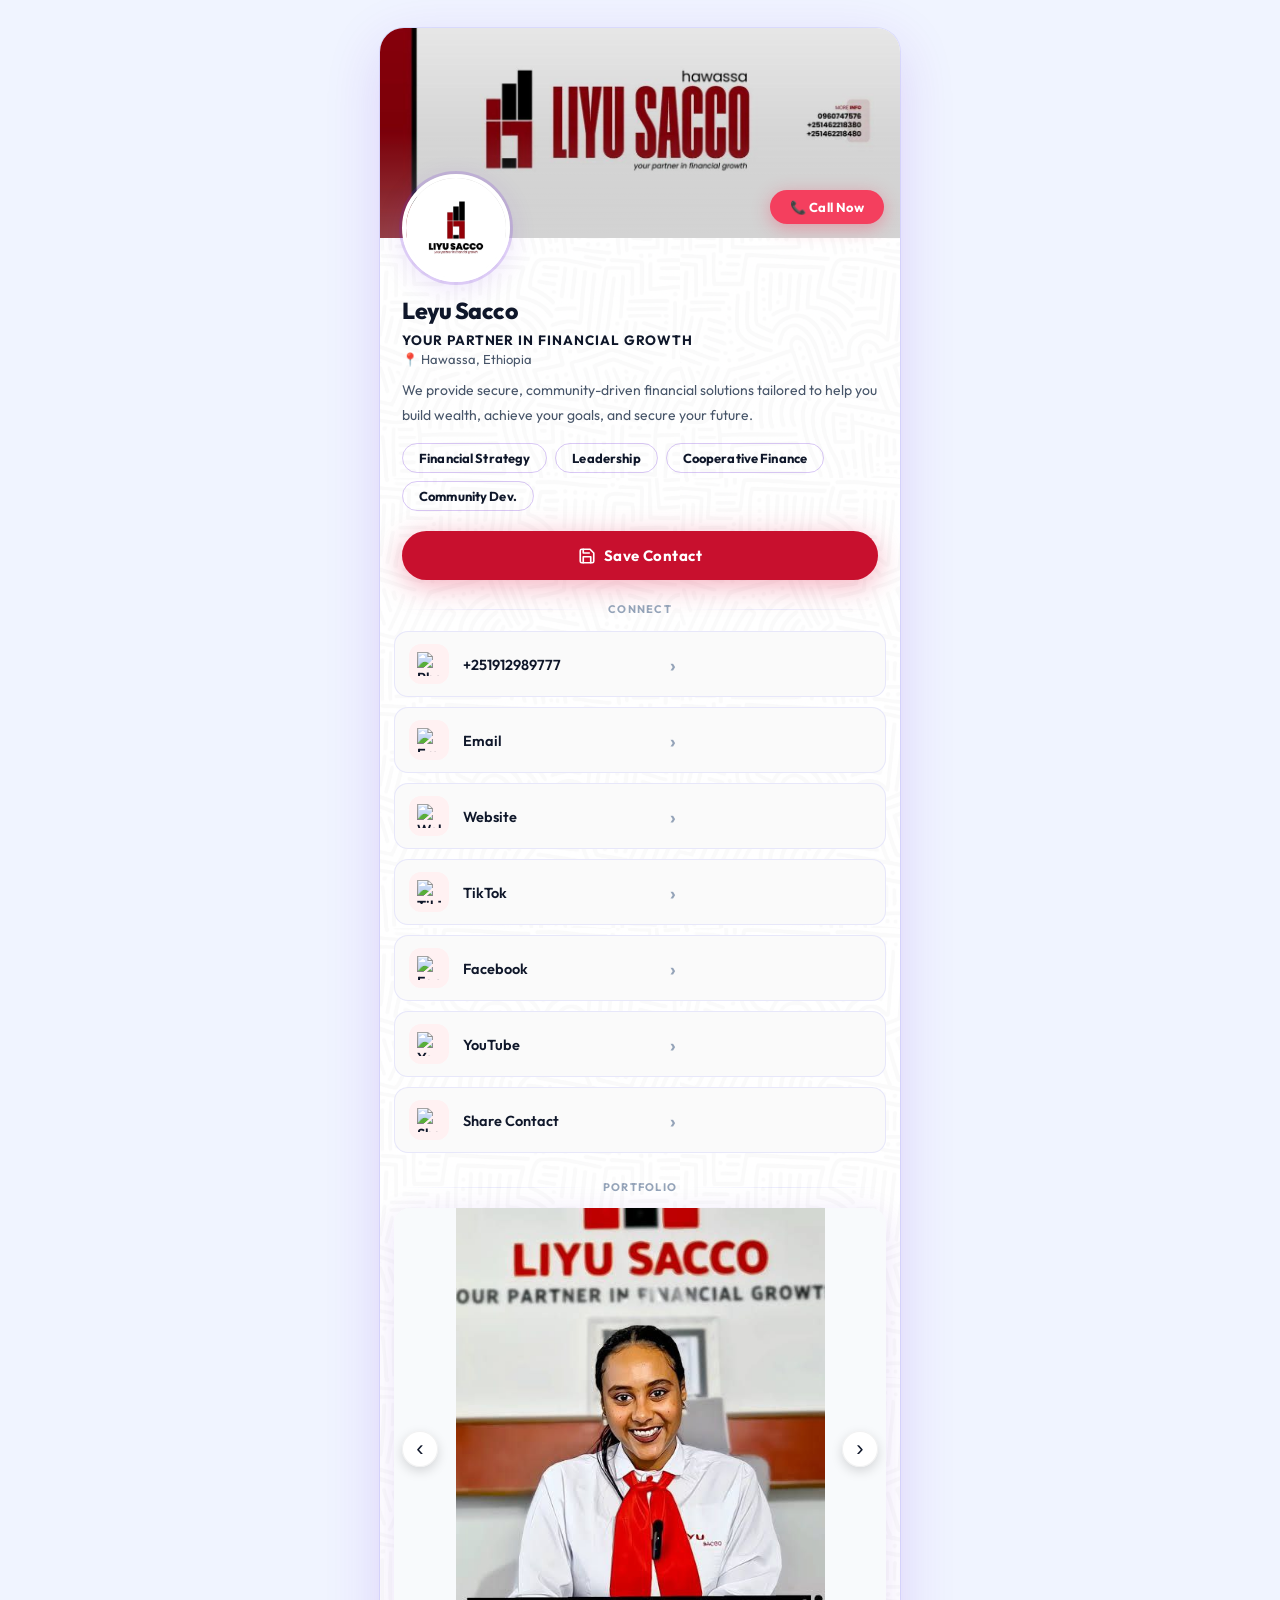
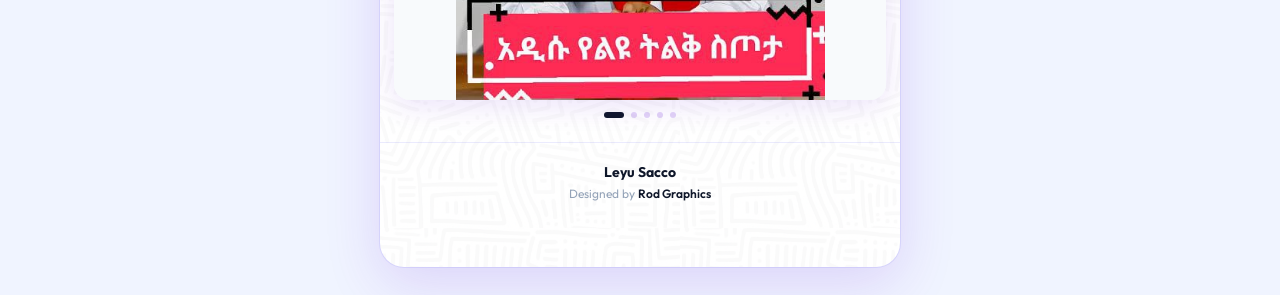
==== index.html @ aa46f716 "Initialize LeyuCards with portfolio navigation" ====
<!DOCTYPE html>
<html lang="en">

<head>
  <meta charset="UTF-8" />
  <meta name="viewport" content="width=device-width, initial-scale=1.0" />
  <meta name="description"
    content="Rod Ideas — Creative Graphic Designer & Motion Graphics artist based in Addis Ababa. Connect, collaborate, and order your NFC card today." />
  <title>Leyu Sacco</title>

  <!-- Preconnect for Google Fonts -->
  <link rel="preconnect" href="https://fonts.googleapis.com" />
  <link rel="preconnect" href="https://fonts.gstatic.com" crossorigin />

  <!-- Premium CSS -->
  <link rel="stylesheet" href="css/style.css" />

  <!-- Favicon -->
  <link rel="icon" href="favicon.ico" type="image/x-icon" />
</head>

<body>
  <!-- ── Main Card ── -->
  <div class="container">

    <!-- Cover + Profile Photo -->
    <div class="cover-photo" id="coverPhoto">
      <img src="images/cover.png" alt="Cover Photo" />
      <img src="images/profile.png" alt="Rod Ideas Profile Photo" class="profile-img" id="profilePhoto"
        data-img="images/profile.png" />
      <a href="tel:8480" class="call-now">📞 Call Now</a>
    </div>

    <!-- Identity -->
    <div class="role">Leyu Sacco</div>
    <div class="location job-description">Your Partner in Financial Growth</div>
    <div class="location">📍 Hawassa, Ethiopia</div>
    <div class="bio">We provide secure, community-driven financial solutions tailored to help you build wealth, achieve
      your goals, and secure your future.</div>



    <!-- Skill Tags -->
    <div class="skill-tags animate-on-scroll">
      <span class="skill-tag">Financial Strategy</span>
      <span class="skill-tag">Leadership</span>
      <span class="skill-tag">Cooperative Finance</span>
      <span class="skill-tag">Community Dev.</span>
    </div>

    <!-- Save Contact -->
    <a href="tel:+251462218380" class="save-contact-btn" id="saveContactBtn">
      <svg width="18" height="18" viewBox="0 0 24 24" fill="none" stroke="currentColor" stroke-width="2.2"
        stroke-linecap="round" stroke-linejoin="round">
        <path d="M19 21H5a2 2 0 0 1-2-2V5a2 2 0 0 1 2-2h11l5 5v11a2 2 0 0 1-2 2z" />
        <polyline points="17,21 17,13 7,13 7,21" />
        <polyline points="7,3 7,8 15,8" />
      </svg>
      Save Contact
    </a>

    <!-- ── Contact & Social Links ── -->
    <div class="section-divider animate-on-scroll">
      <div class="divider-line"></div>
      <div class="divider-label">Connect</div>
      <div class="divider-line"></div>
    </div>

    <div class="link-row animate-on-scroll">
      <a href="tel:+251912989777" id="link-phone">
        <div class="link-icon-wrap"><img src="https://img.icons8.com/ios-filled/50/26e07f/phone.png" alt="Phone" />
        </div>
        <span>+251912989777</span>
        <span class="link-chevron">›</span>
      </a>
    </div>

    <div class="link-row animate-on-scroll">
      <a href="mailto:liyusacco@gmail.com" id="link-email">
        <div class="link-icon-wrap"><img src="https://img.icons8.com/material-rounded/48/FFFFFF/new-post.png"
            alt="Email" /></div>
        <span>Email</span>
        <span class="link-chevron">›</span>
      </a>
    </div>

    <div class="link-row animate-on-scroll">
      <a href="https://liyusacco.com/" target="_blank" id="link-website">
        <div class="link-icon-wrap"><img src="https://img.icons8.com/color/48/internet--v1.png" alt="Website" /></div>
        <span>Website</span>
        <span class="link-chevron">›</span>
      </a>
    </div>

    <div class="link-row animate-on-scroll">
      <a href="https://www.tiktok.com/@liyu.saccosltd" target="_blank" id="link-tiktok">
        <div class="link-icon-wrap"><img src="https://img.icons8.com/fluency/48/tiktok.png" alt="TikTok" /></div>
        <span>TikTok</span>
        <span class="link-chevron">›</span>
      </a>
    </div>

    <div class="link-row animate-on-scroll">
      <a href="https://www.facebook.com/profile.php?id=100063800807650" target="_blank" id="link-facebook">
        <div class="link-icon-wrap"><img src="https://img.icons8.com/color/48/facebook-new.png" alt="Facebook" /></div>
        <span>Facebook</span>
        <span class="link-chevron">›</span>
      </a>
    </div>

    <div class="link-row animate-on-scroll">
      <a href="https://www.youtube.com/@LiyuSacco" target="_blank" id="link-youtube">
        <div class="link-icon-wrap"><img src="https://img.icons8.com/color/48/youtube-play.png" alt="YouTube" /></div>
        <span>YouTube</span>
        <span class="link-chevron">›</span>
      </a>
    </div>

    <!-- Share Contact -->
    <div class="link-row animate-on-scroll">
      <button class="share-btn" id="shareBtn" data-name="Leyu Sacco" data-phone="+251912989777"
        data-website="https://rodcards.com.et">
        <div class="link-icon-wrap">
          <img src="https://img.icons8.com/material-rounded/48/FFFFFF/share.png" alt="Share" />
        </div>
        <span>Share Contact</span>
        <span class="link-chevron">›</span>
      </button>
    </div>

    <!-- ── Portfolio Carousel ── -->
    <div class="section-divider animate-on-scroll">
      <div class="divider-line"></div>
      <div class="divider-label">Portfolio</div>
      <div class="divider-line"></div>
    </div>

    <div class="portfolio-section animate-on-scroll">
      <h3>Portfolio</h3>
      <div class="carousel-container">
        <button class="carousel-nav prev" id="carouselPrev" aria-label="Previous Slide">‹</button>
        <button class="carousel-nav next" id="carouselNext" aria-label="Next Slide">›</button>
        <div class="carousel" id="clickableCarousel">
          <div class="carousel-track" id="carouselTrack">
            <img src="images/portfolio1.png" alt="Portfolio 1" />
            <img src="images/portfolio2.png" alt="Portfolio 2" />
            <img src="images/portfolio3.png" alt="Portfolio 3" />
            <img src="images/portfolio4.png" alt="Portfolio 4" />
            <img src="images/portfolio5.png" alt="Portfolio 5" />
          </div>
        </div>
        <div class="carousel-dots" id="carouselDots"></div>
      </div>
    </div>

    <!-- ── Branding Footer ── -->
    <div class="branding animate-on-scroll">
      <div class="brand-name">Leyu Sacco</div>
      <div class="brand-desc">
        Designed by <a href="https://rodcards.com.et/" target="_blank">Rod Graphics</a>
      </div>
    </div>

    <!-- Modals -->
    <div class="modal" id="coverModal">
      <span class="close-btn" id="closeCover">×</span>
      <img class="modal-content" id="coverModalImg" alt="Cover" />
    </div>

    <div class="modal" id="profileModal">
      <span class="close-btn" id="closeProfile">×</span>
      <img class="modal-content" id="profileModalImg" alt="Profile" />
    </div>

    <div class="modal" id="portfolioModal">
      <span class="close-btn" id="closePortfolio">×</span>
      <img class="modal-content" id="portfolioModalImg" alt="Portfolio" />
    </div>

  </div><!-- /.container -->

  <!-- Toast -->
  <div class="toast" id="toast"></div>

  <!-- JS -->
  <script src="js/script.js"></script>
</body>

</html>
---- css/style.css ----
/* ===================================================
   RodCards — Bright Premium Design System (Red Accent)
   =================================================== */

@import url('https://fonts.googleapis.com/css2?family=Outfit:wght@300;400;500;600;700;800&family=Inter:wght@300;400;500;600&display=swap');

/* ─── CSS Custom Properties ─────────────────────── */
:root {
  --bg-page: #f0f4ff;
  --bg-card: #ffffff;
  --bg-card-hover: #f8f7ff;
  --accent-1: #0f172a;
  /* Deep black for text and accents */
  --accent-2: #8b5cf6;
  /* Vibrant violet */
  --accent-3: #c4b5fd;
  /* Soft violet */
  --gradient-hero: linear-gradient(135deg, #6d28d9 0%, #0ea5e9 100%);
  --gradient-btn: linear-gradient(135deg, #7c3aed, #4f46e5);
  --gradient-call: linear-gradient(135deg, #0ea5e9, #6d28d9);
  --text-primary: #0f172a;
  --text-secondary: #475569;
  --text-muted: #94a3b8;
  --border: rgba(99, 102, 241, 0.13);
  --shadow-sm: 0 2px 12px rgba(109, 40, 217, 0.07);
  --shadow-md: 0 6px 28px rgba(109, 40, 217, 0.13);
  --shadow-lg: 0 16px 56px rgba(109, 40, 217, 0.16);
  --radius-card: 24px;
  --radius-pill: 999px;
  --transition: 0.26s cubic-bezier(0.4, 0, 0.2, 1);
}

/* ─── Reset & Base ───────────────────────────────── */
*,
*::before,
*::after {
  box-sizing: border-box;
  margin: 0;
  padding: 0;
}

html {
  scroll-behavior: smooth;
}

body {
  font-family: 'Outfit', 'Inter', sans-serif;
  background-color: var(--bg-page);
  color: var(--text-primary);
  min-height: 100vh;
  -webkit-font-smoothing: antialiased;
  overflow-x: hidden;
}

/* ─── Promotion Banner ──────────────────────────── */
.promotion-banner {
  position: relative;
  z-index: 10;
  width: 100%;
  background: var(--gradient-hero);
  color: #fff;
  padding: 11px 20px;
  font-size: 13.5px;
  font-weight: 500;
  text-align: center;
  letter-spacing: 0.01em;
  animation: bannerSlideDown 0.5s ease both;
}

@keyframes bannerSlideDown {
  from {
    transform: translateY(-100%);
    opacity: 0;
  }

  to {
    transform: translateY(0);
    opacity: 1;
  }
}

.promotion-banner a {
  color: #fff;
  font-weight: 700;
  text-decoration: underline;
  text-underline-offset: 3px;
  transition: opacity var(--transition);
}

.promotion-banner a:hover {
  opacity: 0.80;
}

/* ─── Main Container ────────────────────────────── */
.container {
  position: relative;
  z-index: 1;
  width: 100%;
  max-width: 100%;
  background-color: var(--bg-card);
  background-image: url('../images/background.png');
  background-repeat: repeat;
  background-size: 300px;
  padding-bottom: 40px;
}

@media (min-width: 600px) {
  .container {
    max-width: 520px;
    margin: 28px auto;
    border-radius: var(--radius-card);
    box-shadow: var(--shadow-lg), 0 0 0 1px var(--border);
    overflow: hidden;
  }
}

/* ─── Cover Photo ───────────────────────────────── */
.cover-photo {
  position: relative;
  width: 100%;
  height: 210px;
  overflow: visible;
  cursor: pointer;
  flex-shrink: 0;
}

.cover-photo img:first-child {
  width: 100%;
  height: 100%;
  object-fit: cover;
  display: block;
}

/* Subtle bottom gradient */
.cover-photo::after {
  content: '';
  position: absolute;
  inset: 0;
  background: linear-gradient(to bottom, transparent 50%, rgba(255, 255, 255, 0.25) 100%);
  pointer-events: none;
}

/* ─── Profile Photo ─────────────────────────────── */
.profile-img {
  width: 108px;
  height: 108px;
  border-radius: 50%;
  object-fit: cover;
  position: absolute;
  bottom: -44px;
  left: 22px;
  cursor: pointer;
  z-index: 5;
  border: 4px solid #fff;
  box-shadow: var(--shadow-md), 0 0 0 3px rgba(109, 40, 217, 0.18);
  transition: transform var(--transition), box-shadow var(--transition);
  animation: profilePulse 3.5s ease-in-out infinite;
}

@keyframes profilePulse {

  0%,
  100% {
    box-shadow: var(--shadow-md), 0 0 0 3px rgba(109, 40, 217, 0.20);
  }

  50% {
    box-shadow: var(--shadow-md), 0 0 0 6px rgba(14, 165, 233, 0.18);
  }
}

.profile-img:hover {
  transform: scale(1.06);
  box-shadow: var(--shadow-lg), 0 0 0 4px rgba(109, 40, 217, 0.32);
}

/* ─── Call Now Button ───────────────────────────── */
.call-now {
  position: absolute;
  bottom: 14px;
  right: 16px;
  z-index: 10;
  background-color: #f43f5e;
  color: #fff;
  padding: 9px 20px;
  border-radius: var(--radius-pill);
  font-weight: 700;
  font-size: 13px;
  text-decoration: none;
  letter-spacing: 0.03em;
  box-shadow: 0 4px 18px rgba(244, 63, 94, 0.40);
  transition: transform var(--transition), box-shadow var(--transition);
}

.call-now:hover {
  transform: translateY(-2px) scale(1.03);
  box-shadow: 0 8px 28px rgba(244, 63, 94, 0.55);
}

/* ─── Identity ───────────────────────────────────── */
.role {
  margin-top: 58px;
  padding: 0 22px;
  font-size: 23px;
  font-weight: 800;
  color: var(--text-primary);
  letter-spacing: -0.02em;
  animation: fadeInUp 0.45s 0.08s ease both;
}

.location.job-description {
  padding: 4px 22px 0;
  font-size: 13.5px;
  font-weight: 700;
  color: var(--accent-1);
  font-style: normal;
  text-transform: uppercase;
  letter-spacing: 0.07em;
  animation: fadeInUp 0.45s 0.14s ease both;
}

.location {
  padding: 0 22px;
  font-size: 13px;
  font-style: normal;
  color: var(--text-secondary);
  margin-top: 2px;
  animation: fadeInUp 0.45s 0.18s ease both;
}

.bio {
  margin: 11px 22px 0;
  font-size: 14px;
  color: var(--text-secondary);
  line-height: 1.75;
  animation: fadeInUp 0.45s 0.22s ease both;
}

@keyframes fadeInUp {
  from {
    opacity: 0;
    transform: translateY(14px);
  }

  to {
    opacity: 1;
    transform: translateY(0);
  }
}

/* ─── Skill Tags ────────────────────────────────── */
.skill-tags {
  display: flex;
  flex-wrap: wrap;
  gap: 8px;
  padding: 16px 22px 0;
  animation: fadeInUp 0.45s 0.26s ease both;
}

.skill-tag {
  padding: 6px 16px;
  background: transparent;
  border: 1px solid rgba(109, 40, 217, 0.25);
  border-radius: var(--radius-pill);
  font-size: 13px;
  font-weight: 700;
  color: var(--accent-1);
  letter-spacing: 0.01em;
  transition: background var(--transition), transform var(--transition);
}

.skill-tag:hover {
  background: #f5f3ff;
  border-color: rgba(109, 40, 217, 0.40);
  transform: translateY(-1px);
}

/* ─── Save Contact Button ───────────────────────── */
.save-contact-btn {
  display: flex;
  align-items: center;
  justify-content: center;
  gap: 8px;
  margin: 20px 22px 0;
  padding: 15px 28px;
  background-color: #c8102e;
  color: #fff;
  font-family: 'Outfit', sans-serif;
  font-size: 15px;
  font-weight: 700;
  border-radius: var(--radius-pill);
  text-decoration: none;
  letter-spacing: 0.03em;
  box-shadow: 0 6px 28px rgba(225, 29, 72, 0.35);
  transition: transform var(--transition), box-shadow var(--transition);
  animation: fadeInUp 0.45s 0.30s ease both;
  position: relative;
  overflow: hidden;
}

.save-contact-btn::before {
  content: '';
  position: absolute;
  top: -50%;
  left: -60%;
  width: 50%;
  height: 200%;
  background: rgba(255, 255, 255, 0.18);
  transform: skewX(-20deg);
  transition: left 0.5s ease;
}

.save-contact-btn:hover {
  transform: translateY(-2px);
  box-shadow: 0 12px 36px rgba(225, 29, 72, 0.50);
}

.save-contact-btn:hover::before {
  left: 160%;
}

/* ─── Section Divider ───────────────────────────── */
.section-divider {
  display: flex;
  align-items: center;
  gap: 12px;
  padding: 22px 22px 10px;
}

.section-divider .divider-line {
  flex: 1;
  height: 1px;
  background: linear-gradient(to right, transparent, var(--border), transparent);
}

.section-divider .divider-label {
  font-size: 11px;
  font-weight: 700;
  color: var(--text-muted);
  text-transform: uppercase;
  letter-spacing: 0.12em;
}

/* ─── Link Rows ─────────────────────────────────── */
.link-row {
  padding: 5px 14px;
}

.link-row a,
.link-row .share-btn {
  display: flex;
  align-items: center;
  padding: 12px 14px;
  background: #fafafa;
  border: 1px solid var(--border);
  border-radius: 14px;
  text-decoration: none;
  color: var(--text-primary);
  font-weight: 600;
  font-size: 14.5px;
  font-family: 'Outfit', sans-serif;
  cursor: pointer;
  width: 100%;
  transition: background var(--transition), border-color var(--transition),
    transform var(--transition), box-shadow var(--transition);
  position: relative;
  overflow: hidden;
}

.link-row a:hover,
.link-row .share-btn:hover {
  background: var(--bg-card-hover);
  border-color: rgba(109, 40, 217, 0.28);
  transform: translateX(4px);
  box-shadow: var(--shadow-sm);
}

/* Icon wrapper */
.link-icon-wrap {
  width: 40px;
  height: 40px;
  border-radius: 12px;
  background: #fff1f2;
  display: flex;
  align-items: center;
  justify-content: center;
  flex-shrink: 0;
  margin-right: 14px;
  transition: background var(--transition);
}

.link-row a:hover .link-icon-wrap,
.link-row .share-btn:hover .link-icon-wrap {
  background: #ede9fe;
}

.link-row img {
  width: 24px;
  height: 24px;
  object-fit: contain;
}

.link-row span {
  flex: 1;
  text-align: left;
}

/* Chevron */
.link-chevron {
  color: var(--text-muted);
  font-size: 20px;
  transition: transform var(--transition), color var(--transition);
  margin-left: 6px;
}

.link-row a:hover .link-chevron,
.link-row .share-btn:hover .link-chevron {
  transform: translateX(3px);
  color: var(--accent-1);
}

/* ─── Banking Section ───────────────────────────── */
.banking-section {
  margin: 4px 14px;
  background: #fafafa;
  border: 1px solid var(--border);
  border-radius: 14px;
  overflow: hidden;
}

#bankingBtn {
  display: flex;
  align-items: center;
  justify-content: space-between;
  width: 100%;
  padding: 14px 16px;
  background: none;
  border: none;
  color: var(--text-primary);
  font-family: 'Outfit', sans-serif;
  font-size: 14.5px;
  font-weight: 600;
  cursor: pointer;
  transition: background var(--transition);
}

#bankingBtn:hover {
  background: #f3f0ff;
}

.banking-icon {
  display: flex;
  align-items: center;
  gap: 12px;
}

.bank-chevron {
  font-size: 20px;
  color: var(--text-muted);
  transition: transform var(--transition);
}

.bank-chevron.open {
  transform: rotate(180deg);
}

.bank-details {
  display: none;
  padding: 4px 16px 16px;
  border-top: 1px solid var(--border);
  animation: slideDown 0.28s ease;
}

@keyframes slideDown {
  from {
    opacity: 0;
    transform: translateY(-8px);
  }

  to {
    opacity: 1;
    transform: translateY(0);
  }
}

.bank-details.show {
  display: block;
}

.bank-detail-row {
  display: flex;
  justify-content: space-between;
  align-items: center;
  padding: 10px 0;
  border-bottom: 1px solid rgba(99, 102, 241, 0.06);
}

.bank-detail-row:last-child {
  border-bottom: none;
}

.bank-detail-label {
  color: var(--text-muted);
  font-size: 11px;
  font-weight: 600;
  text-transform: uppercase;
  letter-spacing: 0.07em;
}

.bank-detail-value {
  color: var(--text-primary);
  font-weight: 700;
  font-size: 14px;
}

.copy-btn {
  background: #f3f0ff;
  border: 1px solid rgba(109, 40, 217, 0.20);
  border-radius: 8px;
  color: var(--accent-1);
  font-size: 11px;
  font-weight: 700;
  padding: 4px 10px;
  cursor: pointer;
  font-family: 'Outfit', sans-serif;
  letter-spacing: 0.04em;
  transition: background var(--transition);
  margin-left: 10px;
  flex-shrink: 0;
}

.copy-btn:hover {
  background: #ede9fe;
}

/* ─── Portfolio / Carousel ──────────────────────── */
.portfolio-section {
  padding: 0 14px;
  margin-top: 4px;
}

.portfolio-section h3 {
  display: none;
}

.carousel-container {
  position: relative;
  width: 100%;
}

.carousel {
  width: 100%;
  border-radius: 16px;
  overflow: hidden;
  position: relative;
  aspect-ratio: 1 / 1;
  background: #f8fafc;
  cursor: pointer;
  box-shadow: var(--shadow-md);
}

.carousel-track {
  display: flex;
  position: absolute;
  top: 0;
  left: 0;
  width: 1000%;
  height: 100%;
  transition: transform 0.55s cubic-bezier(0.4, 0, 0.2, 1);
}

.carousel-track img {
  width: 10%;
  height: 100%;
  object-fit: cover;
  flex-shrink: 0;
  background: #f8fafc;
}

@media (min-width: 600px) {
  .carousel-track img {
    object-fit: contain;
  }
}

/* Dots */
.carousel-dots {
  display: flex;
  justify-content: center;
  gap: 7px;
  margin-top: 12px;
}

.carousel-dot {
  width: 6px;
  height: 6px;
  border-radius: 50%;
  background: rgba(109, 40, 217, 0.20);
  border: none;
  padding: 0;
  cursor: pointer;
  transition: background 0.3s, width 0.3s;
}

.carousel-dot.active {
  width: 20px;
  border-radius: 3px;
  background: var(--accent-1);
}

/* Carousel Nav Arrows */
.carousel-nav {
  position: absolute;
  top: calc(50% - 14px);
  transform: translateY(-50%);
  width: 36px;
  height: 36px;
  background: rgba(255, 255, 255, 0.9);
  color: var(--accent-1);
  border: 1px solid rgba(0,0,0,0.05);
  border-radius: 50%;
  box-shadow: 0 4px 12px rgba(0,0,0,0.15);
  z-index: 10;
  cursor: pointer;
  display: flex;
  align-items: center;
  justify-content: center;
  font-size: 22px;
  line-height: 1;
  transition: background var(--transition), transform var(--transition);
}

.carousel-nav:hover {
  background: #fff;
  transform: translateY(-50%) scale(1.1);
}

.carousel-nav.prev {
  left: 8px;
}

.carousel-nav.next {
  right: 8px;
}

/* Hover overlay */
.carousel::after {
  content: 'View Portfolio ↗';
  position: absolute;
  bottom: 0;
  left: 0;
  right: 0;
  padding: 22px;
  background: linear-gradient(to top, rgba(109, 40, 217, 0.65) 0%, transparent 100%);
  color: #fff;
  font-size: 13px;
  font-weight: 700;
  text-align: center;
  letter-spacing: 0.04em;
  opacity: 0;
  transition: opacity var(--transition);
}

.carousel:hover::after {
  opacity: 1;
}

/* ─── Branding Footer ───────────────────────────── */
.branding {
  margin: 24px 0 4px;
  text-align: center;
  padding: 20px 22px 22px;
  border-top: 1px solid var(--border);
}

.logo {
  width: 60px;
  height: auto;
  margin-bottom: 8px;
  transition: transform var(--transition);
}

.logo:hover {
  transform: scale(1.08);
}

.brand-name {
  font-size: 14px;
  font-weight: 700;
  color: var(--text-primary);
}

.brand-desc {
  margin-top: 5px;
  font-size: 12px;
  color: var(--text-muted);
}

.brand-desc a {
  color: var(--accent-1);
  text-decoration: none;
  font-weight: 600;
  transition: color var(--transition);
}

.brand-desc a:hover {
  color: #4f46e5;
}

.branding a {
  text-decoration: none;
}

/* ─── Modals — fixed to VIEWPORT ───────────────── */
.modal {
  display: none;
  position: fixed;
  top: 0;
  left: 0;
  width: 100vw;
  height: 100vh;
  z-index: 9999;
  background: rgba(15, 23, 42, 0.75);
  backdrop-filter: blur(10px);
  -webkit-backdrop-filter: blur(10px);
  align-items: center;
  justify-content: center;
}

.modal[style*="flex"] {
  display: flex !important;
}

.modal-content {
  max-width: min(88vw, 520px);
  max-height: 82vh;
  width: auto;
  height: auto;
  object-fit: contain;
  border-radius: 18px;
  box-shadow: 0 24px 80px rgba(0, 0, 0, 0.45);
  animation: modalScaleIn 0.32s cubic-bezier(0.34, 1.56, 0.64, 1) both;
}

@keyframes modalScaleIn {
  from {
    transform: scale(0.82);
    opacity: 0;
  }

  to {
    transform: scale(1);
    opacity: 1;
  }
}

.close-btn {
  position: fixed;
  top: 18px;
  right: 18px;
  width: 38px;
  height: 38px;
  border-radius: 50%;
  background: rgba(255, 255, 255, 0.20);
  backdrop-filter: blur(6px);
  color: #fff;
  font-size: 22px;
  font-weight: 700;
  cursor: pointer;
  display: flex;
  align-items: center;
  justify-content: center;
  line-height: 1;
  z-index: 10000;
  transition: background var(--transition);
}

.close-btn:hover {
  background: rgba(255, 255, 255, 0.35);
}

/* ─── Scroll Animations ─────────────────────────── */
.animate-on-scroll {
  opacity: 0;
  transform: translateY(16px);
  transition: opacity 0.48s ease, transform 0.48s ease;
}

.animate-on-scroll.visible {
  opacity: 1;
  transform: translateY(0);
}

/* ─── Ripple ─────────────────────────────────────── */
.ripple {
  position: absolute;
  border-radius: 50%;
  width: 100px;
  height: 100px;
  background: rgba(109, 40, 217, 0.12);
  transform: scale(0);
  animation: rippleAnim 0.55s linear;
  pointer-events: none;
}

@keyframes rippleAnim {
  to {
    transform: scale(4);
    opacity: 0;
  }
}

/* ─── Toast ──────────────────────────────────────── */
.toast {
  position: fixed;
  bottom: 28px;
  left: 50%;
  transform: translateX(-50%) translateY(80px);
  background: #0f172a;
  color: #f8fafc;
  font-family: 'Outfit', sans-serif;
  font-size: 13px;
  font-weight: 500;
  padding: 10px 22px;
  border-radius: var(--radius-pill);
  z-index: 99999;
  transition: transform 0.4s cubic-bezier(0.34, 1.56, 0.64, 1), opacity 0.3s ease;
  opacity: 0;
  pointer-events: none;
  box-shadow: 0 8px 32px rgba(0, 0, 0, 0.18);
}

.toast.visible {
  transform: translateX(-50%) translateY(0);
  opacity: 1;
}
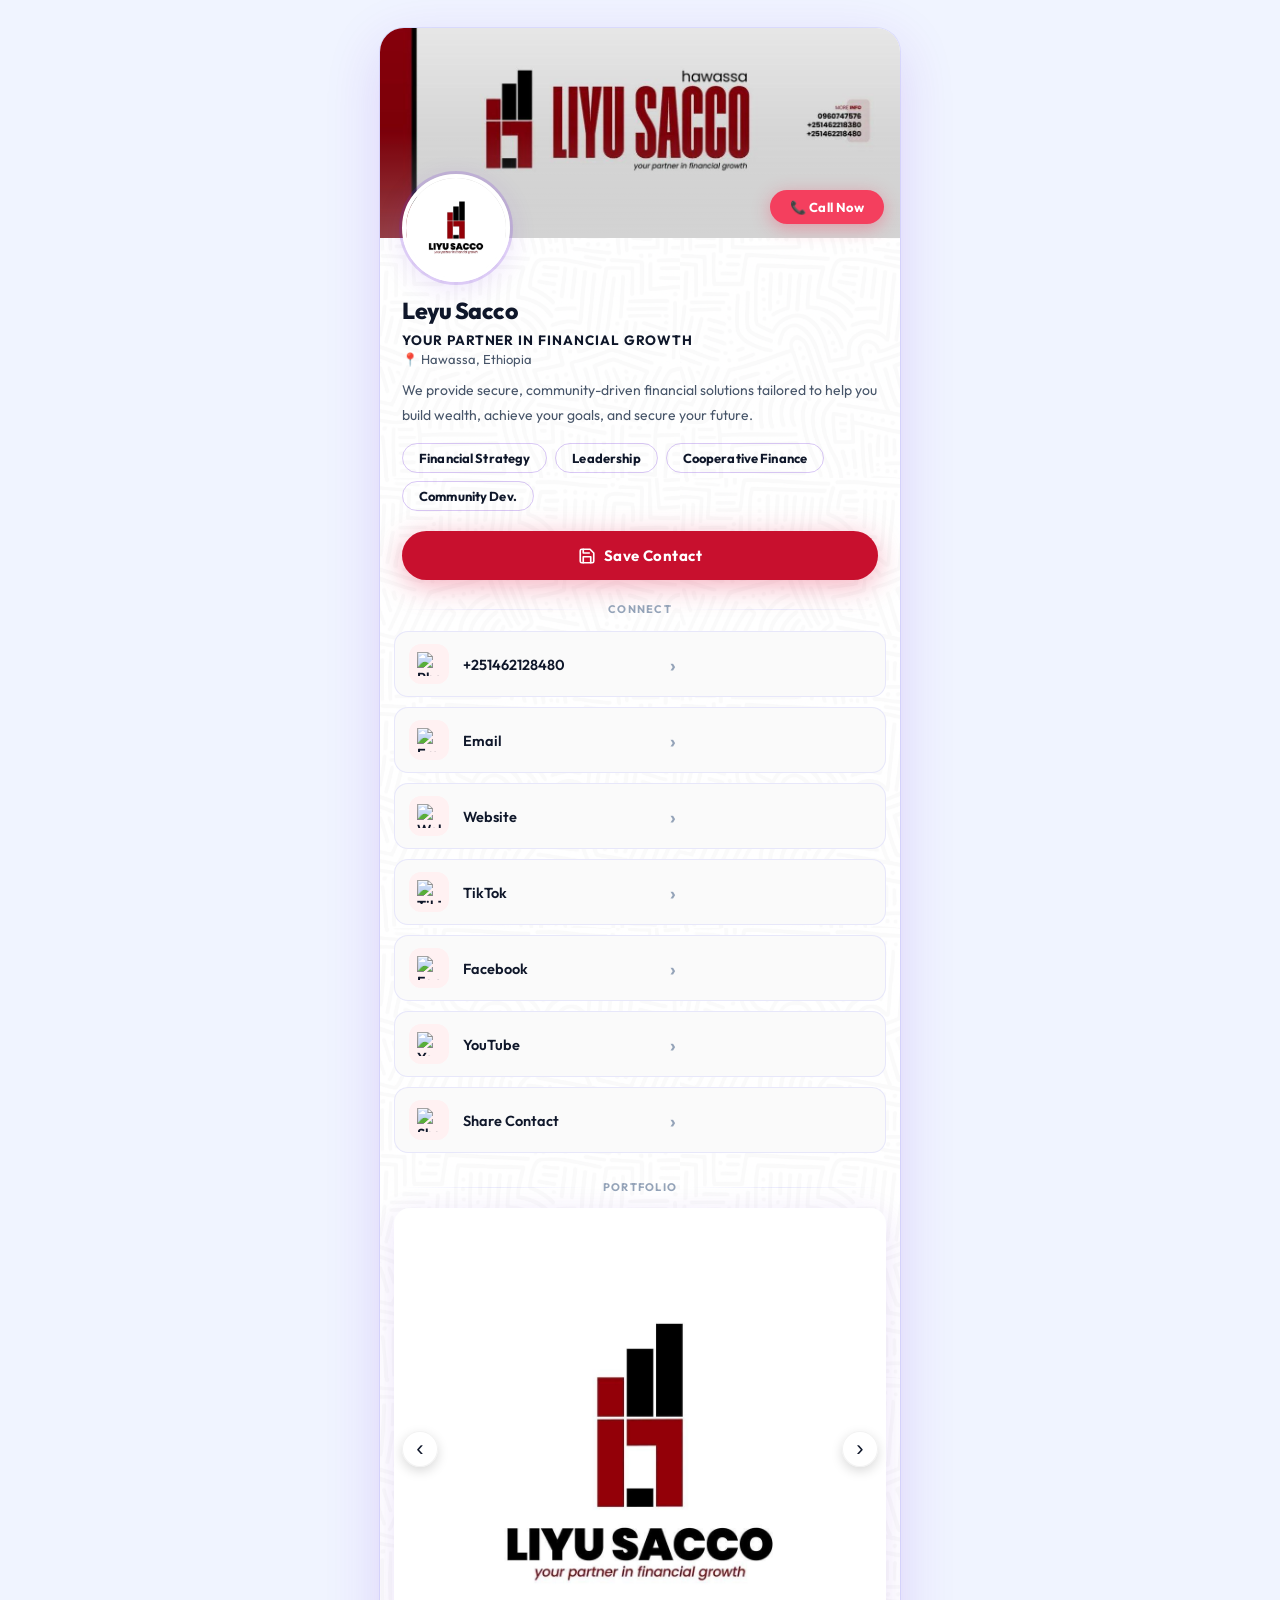
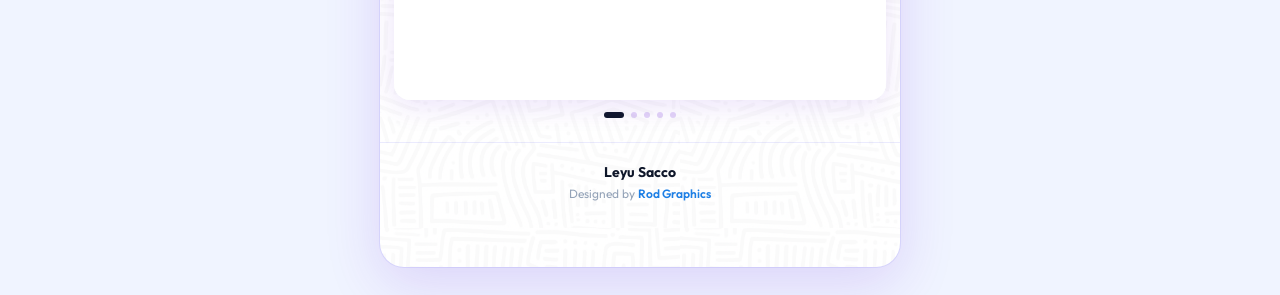
==== commit be4a0697: "style: change Rod Graphics link color to blue" ====
--- a/index.html
+++ b/index.html
@@ -28,7 +28,7 @@
       <img src="images/cover.png" alt="Cover Photo" />
       <img src="images/profile.png" alt="Rod Ideas Profile Photo" class="profile-img" id="profilePhoto"
         data-img="images/profile.png" />
-      <a href="tel:8480" class="call-now">📞 Call Now</a>
+      <a href="tel:+251462128390" class="call-now">📞 Call Now</a>
     </div>
 
     <!-- Identity -->
@@ -49,7 +49,7 @@
     </div>
 
     <!-- Save Contact -->
-    <a href="tel:+251462218380" class="save-contact-btn" id="saveContactBtn">
+    <a href="tel:+251462128380" class="save-contact-btn" id="saveContactBtn">
       <svg width="18" height="18" viewBox="0 0 24 24" fill="none" stroke="currentColor" stroke-width="2.2"
         stroke-linecap="round" stroke-linejoin="round">
         <path d="M19 21H5a2 2 0 0 1-2-2V5a2 2 0 0 1 2-2h11l5 5v11a2 2 0 0 1-2 2z" />
@@ -67,10 +67,10 @@
     </div>
 
     <div class="link-row animate-on-scroll">
-      <a href="tel:+251912989777" id="link-phone">
+      <a href="tel:+251462128480" id="link-phone">
         <div class="link-icon-wrap"><img src="https://img.icons8.com/ios-filled/50/26e07f/phone.png" alt="Phone" />
         </div>
-        <span>+251912989777</span>
+        <span>+251462128480</span>
         <span class="link-chevron">›</span>
       </a>
     </div>
@@ -118,7 +118,7 @@
 
     <!-- Share Contact -->
     <div class="link-row animate-on-scroll">
-      <button class="share-btn" id="shareBtn" data-name="Leyu Sacco" data-phone="+251912989777"
+      <button class="share-btn" id="shareBtn" data-name="Leyu Sacco" data-phone="+251462128480"
         data-website="https://rodcards.com.et">
         <div class="link-icon-wrap">
           <img src="https://img.icons8.com/material-rounded/48/FFFFFF/share.png" alt="Share" />
--- a/css/style.css
+++ b/css/style.css
@@ -697,14 +697,14 @@
 }
 
 .brand-desc a {
-  color: var(--accent-1);
+  color: #1d7fe5;
   text-decoration: none;
   font-weight: 600;
   transition: color var(--transition);
 }
 
 .brand-desc a:hover {
-  color: #4f46e5;
+  color: #1461b8;
 }
 
 .branding a {
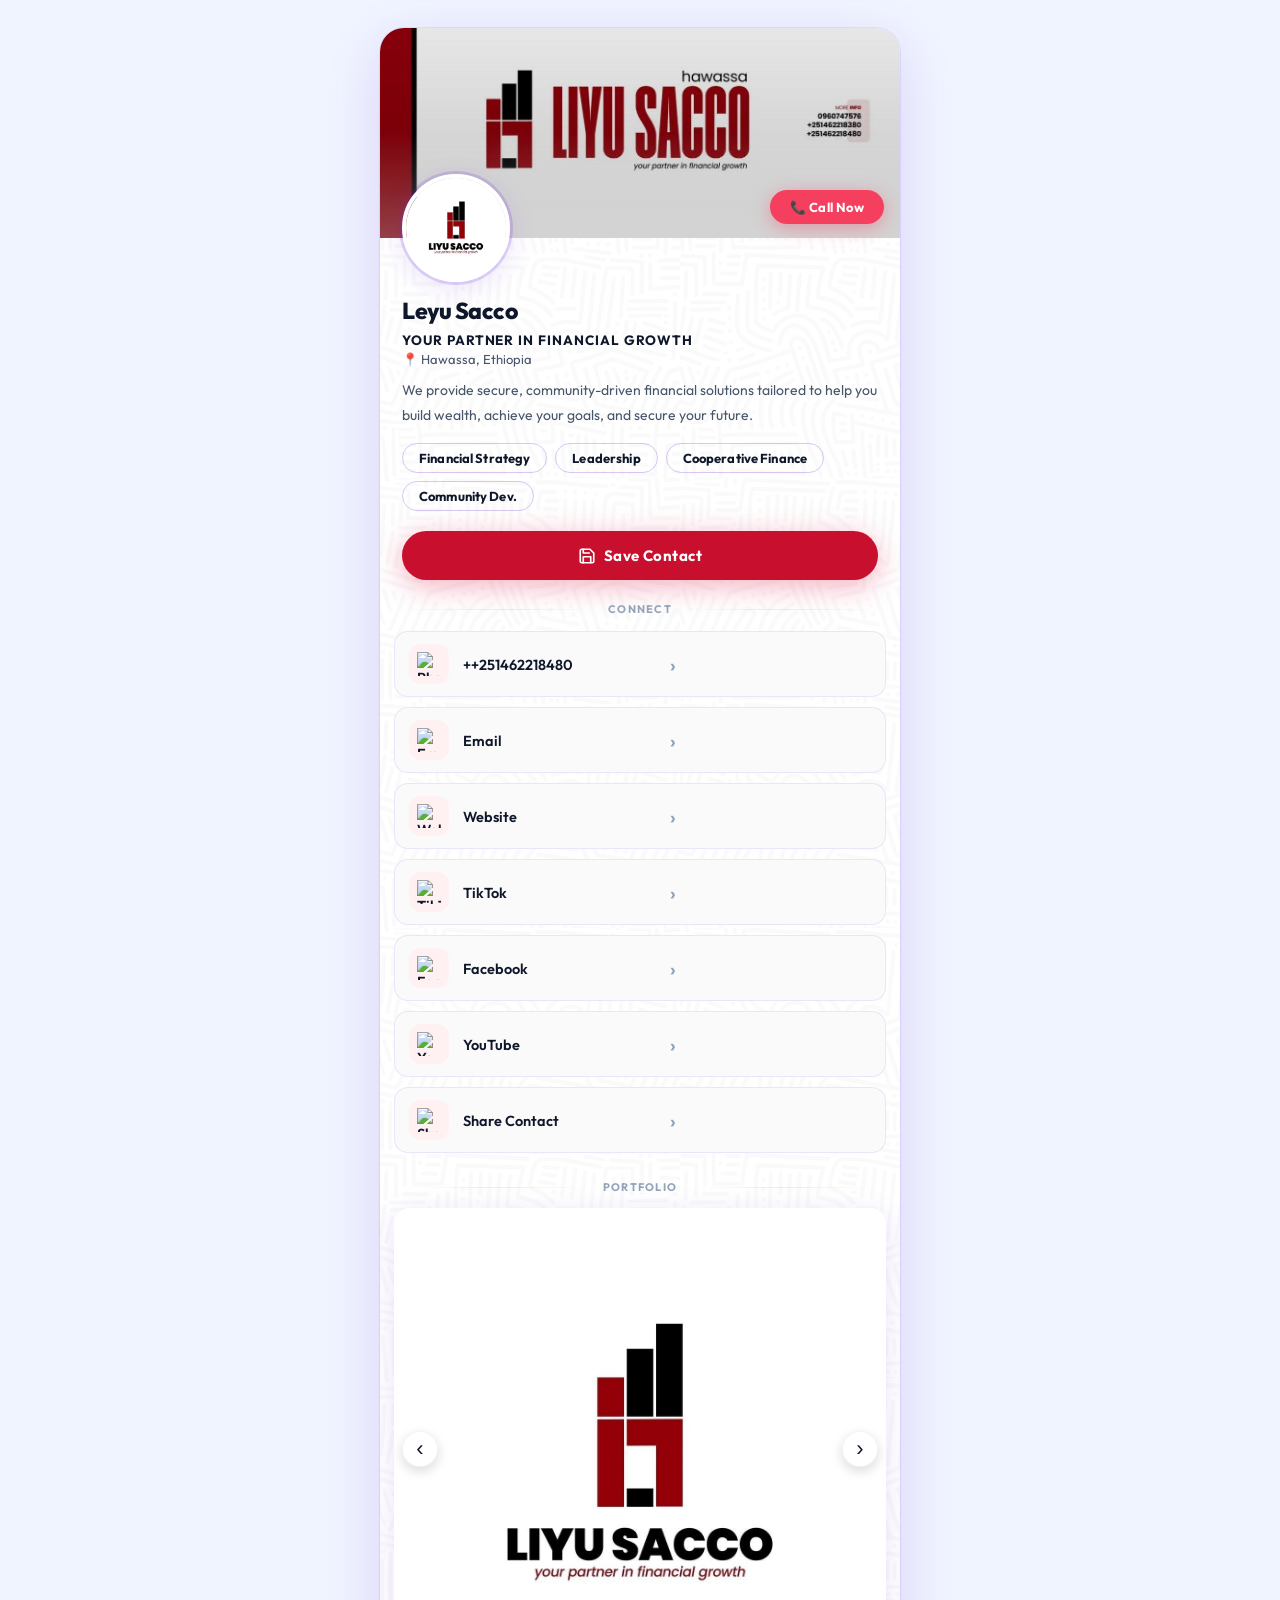
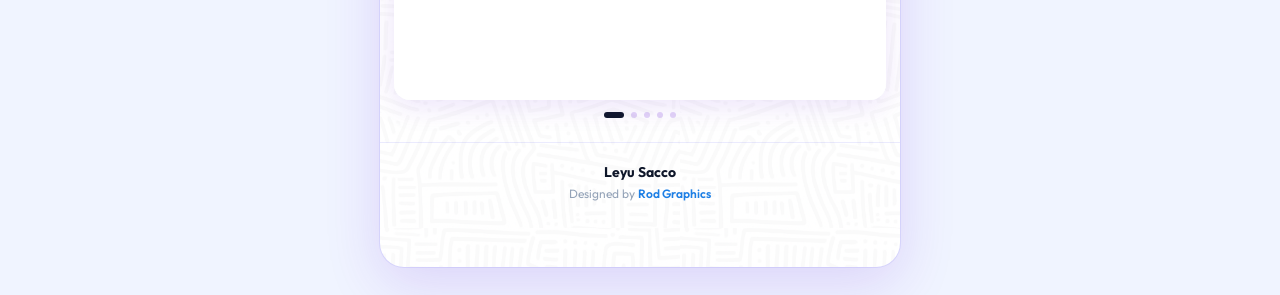
==== commit a02d6c80: "Update index.html" ====
--- a/index.html
+++ b/index.html
@@ -28,7 +28,7 @@
       <img src="images/cover.png" alt="Cover Photo" />
       <img src="images/profile.png" alt="Rod Ideas Profile Photo" class="profile-img" id="profilePhoto"
         data-img="images/profile.png" />
-      <a href="tel:+251462128390" class="call-now">📞 Call Now</a>
+      <a href="tel:+251462218480" class="call-now">📞 Call Now</a>
     </div>
 
     <!-- Identity -->
@@ -49,7 +49,7 @@
     </div>
 
     <!-- Save Contact -->
-    <a href="tel:+251462128380" class="save-contact-btn" id="saveContactBtn">
+    <a href="tel:+251462218480" class="save-contact-btn" id="saveContactBtn">
       <svg width="18" height="18" viewBox="0 0 24 24" fill="none" stroke="currentColor" stroke-width="2.2"
         stroke-linecap="round" stroke-linejoin="round">
         <path d="M19 21H5a2 2 0 0 1-2-2V5a2 2 0 0 1 2-2h11l5 5v11a2 2 0 0 1-2 2z" />
@@ -67,10 +67,10 @@
     </div>
 
     <div class="link-row animate-on-scroll">
-      <a href="tel:+251462128480" id="link-phone">
+      <a href="tel:+251462218480" id="link-phone">
         <div class="link-icon-wrap"><img src="https://img.icons8.com/ios-filled/50/26e07f/phone.png" alt="Phone" />
         </div>
-        <span>+251462128480</span>
+        <span>++251462218480</span>
         <span class="link-chevron">›</span>
       </a>
     </div>
@@ -118,7 +118,7 @@
 
     <!-- Share Contact -->
     <div class="link-row animate-on-scroll">
-      <button class="share-btn" id="shareBtn" data-name="Leyu Sacco" data-phone="+251462128480"
+      <button class="share-btn" id="shareBtn" data-name="Leyu Sacco" data-phone="+251462218480"
         data-website="https://rodcards.com.et">
         <div class="link-icon-wrap">
           <img src="https://img.icons8.com/material-rounded/48/FFFFFF/share.png" alt="Share" />
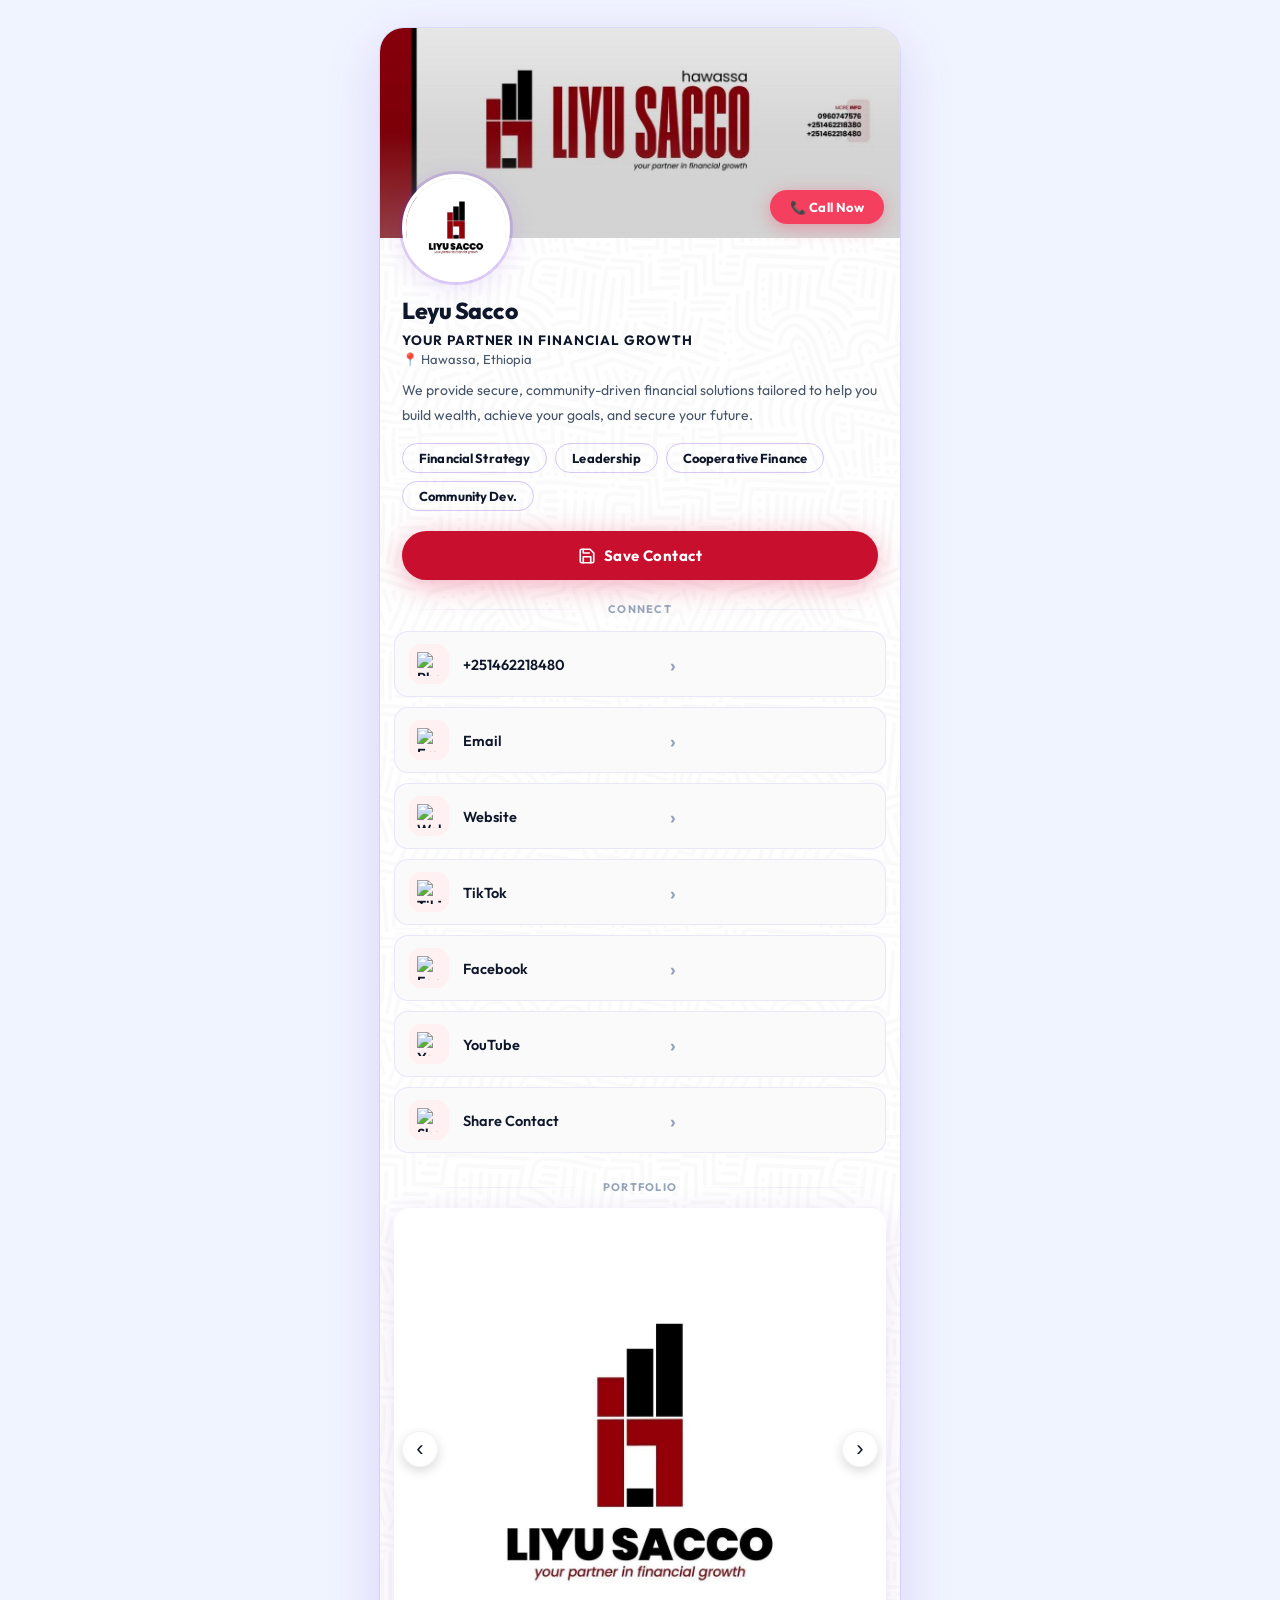
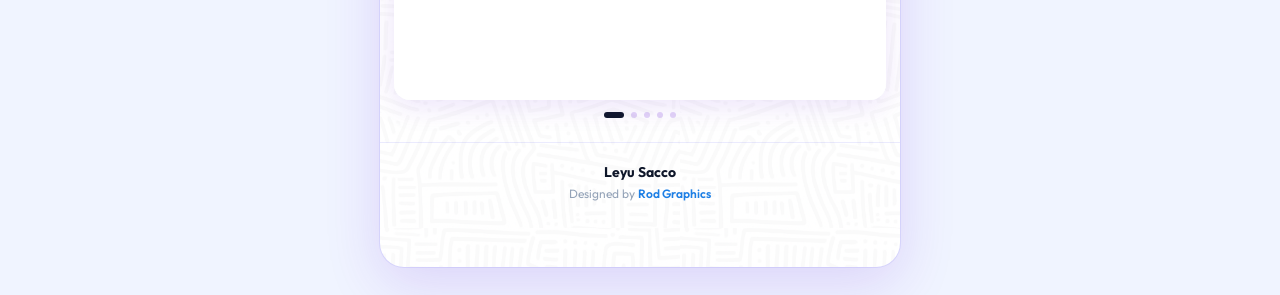
==== commit d367bfc3: "Update index.html" ====
--- a/index.html
+++ b/index.html
@@ -70,7 +70,7 @@
       <a href="tel:+251462218480" id="link-phone">
         <div class="link-icon-wrap"><img src="https://img.icons8.com/ios-filled/50/26e07f/phone.png" alt="Phone" />
         </div>
-        <span>++251462218480</span>
+        <span>+251462218480</span>
         <span class="link-chevron">›</span>
       </a>
     </div>
